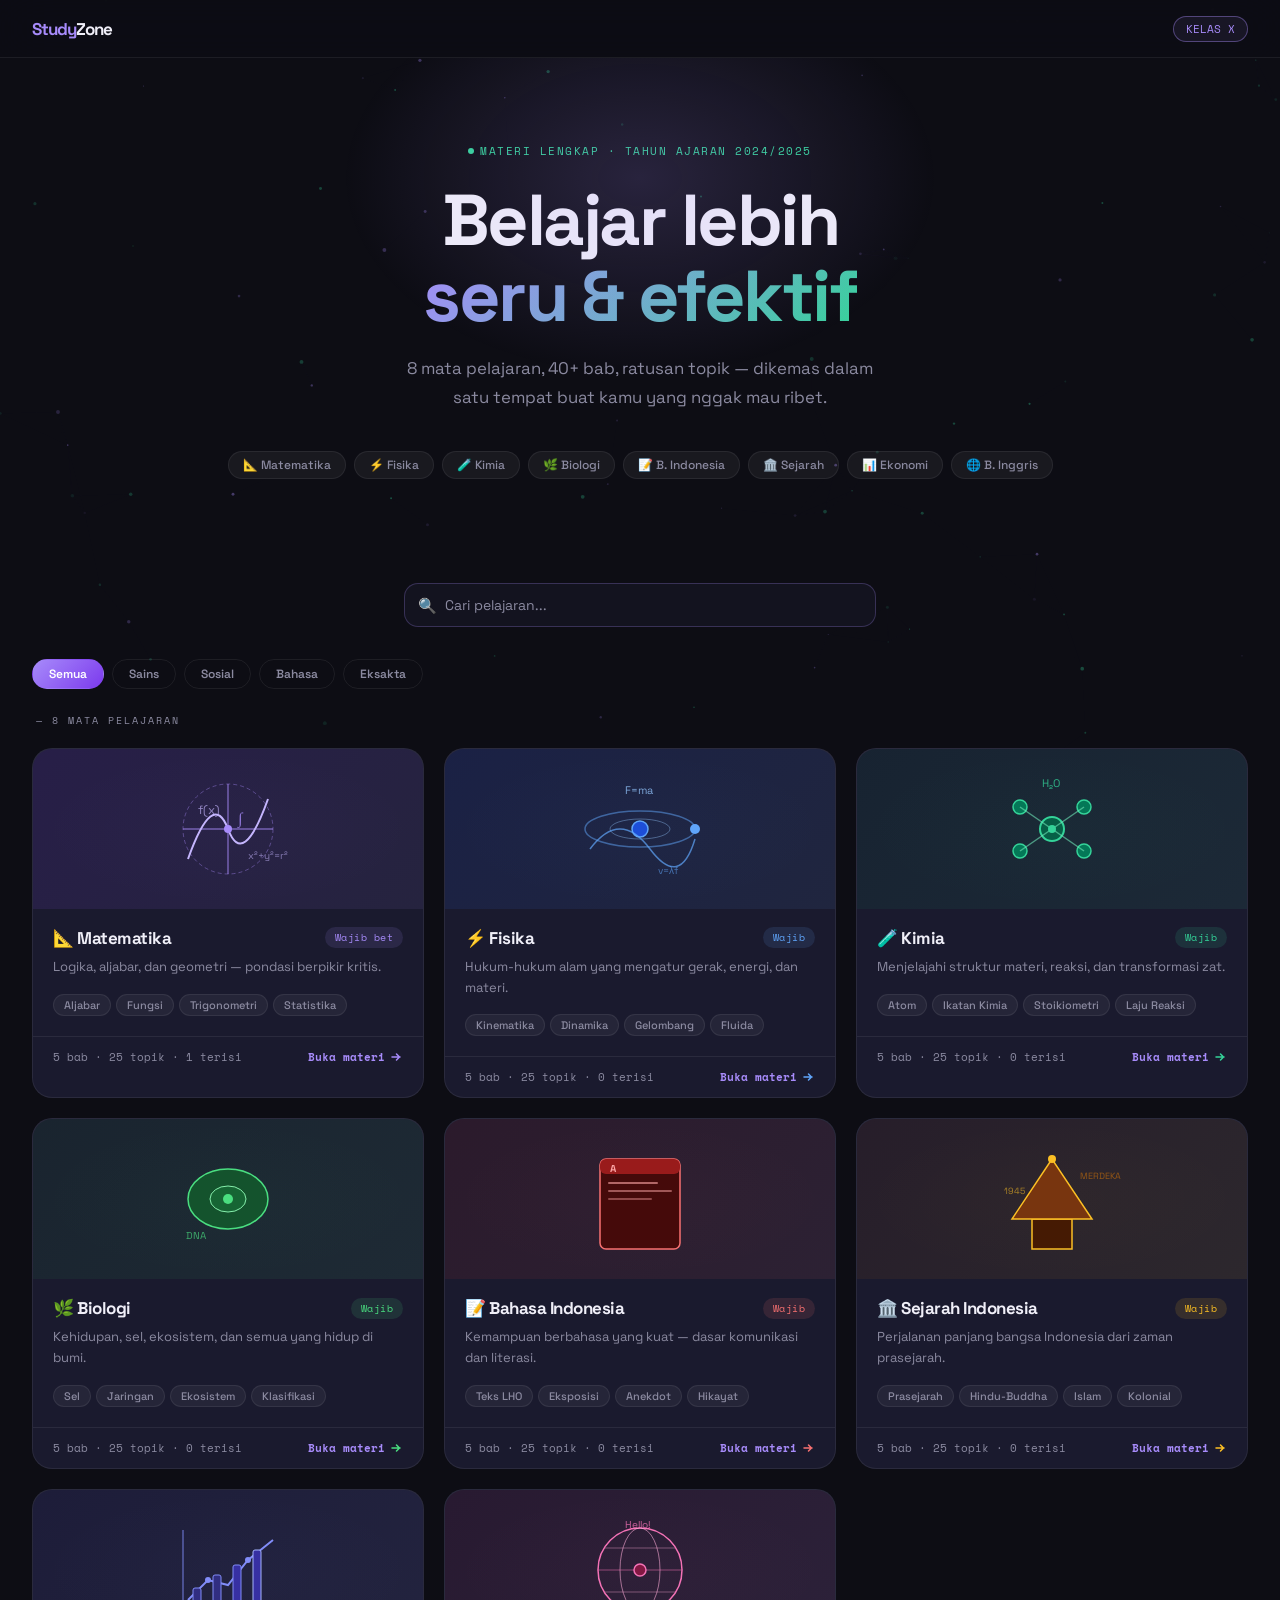
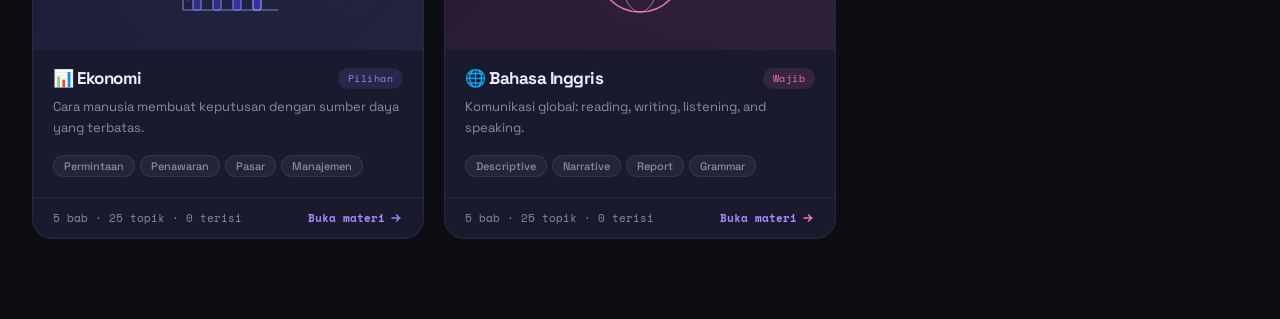
==== index.html @ 6282ef17 "Initial commit" ====
<!DOCTYPE html>
<html lang="id">
<head>
<meta charset="UTF-8">
<meta name="viewport" content="width=device-width, initial-scale=1.0">
<title>punya kyyy — materi buat Kelas 10 SMA</title>
<link href="https://fonts.googleapis.com/css2?family=Space+Grotesk:wght@400;500;600;700&family=Space+Mono:wght@400;700&display=swap" rel="stylesheet">
<link rel="stylesheet" href="css/style.css">
</head>
<body>
<canvas id="particles"></canvas>

<nav>
  <a class="brand" href="#"><em>Study</em>Zone</a>
  <span class="kelas-badge">KELAS X</span>
</nav>

<section class="hero">
  <div class="hero-glow"></div>
  <div class="hero-eyebrow"><span class="dot-pulse"></span>Materi Lengkap · Tahun Ajaran 2024/2025</div>
  <h1>Belajar lebih<br><span class="hl">seru &amp; efektif</span></h1>
  <p class="hero-sub">8 mata pelajaran, 40+ bab, ratusan topik — dikemas dalam satu tempat buat kamu yang nggak mau ribet.</p>
  <div class="hero-chips">
    <span class="chip">📐 Matematika</span><span class="chip">⚡ Fisika</span>
    <span class="chip">🧪 Kimia</span><span class="chip">🌿 Biologi</span>
    <span class="chip">📝 B. Indonesia</span><span class="chip">🏛️ Sejarah</span>
    <span class="chip">📊 Ekonomi</span><span class="chip">🌐 B. Inggris</span>
  </div>
</section>

<!-- SEARCH -->
<div class="search-wrap">
  <div class="search-inner">
    <span class="search-icon-el">🔍</span>
    <input class="search-input" id="searchInput" type="text" placeholder="Cari pelajaran...">
  </div>
</div>

<div class="filter-row">
  <button class="ftab active" data-f="all">Semua</button>
  <button class="ftab" data-f="sains">Sains</button>
  <button class="ftab" data-f="sosial">Sosial</button>
  <button class="ftab" data-f="bahasa">Bahasa</button>
  <button class="ftab" data-f="eksakta">Eksakta</button>
</div>

<div class="grid-wrap">
  <div class="section-eyebrow" id="gridLabel">— 8 Mata Pelajaran</div>
  <div class="subject-grid" id="grid"></div>
</div>

<div class="overlay" id="overlay">
  <div class="modal">
    <div class="modal-hero" id="modalHero">
      <button class="modal-close" onclick="closeModal()">✕</button>
    </div>
    <div class="modal-info">
      <div class="modal-title" id="mTitle"></div>
      <div class="modal-desc" id="mDesc"></div>
      <div class="modal-stat-row" id="mStats"></div>
    </div>
    <div class="chapters" id="mChapters"></div>
  </div>
</div>

<div class="materi-overlay" id="materiOverlay">
  <div class="materi-topbar">
    <button class="materi-back-btn" onclick="closeMateri()">← Kembali</button>
    <div class="materi-topbar-title" id="topbarTitle"></div>
    <div class="materi-nav-btns">
      <button class="materi-nav-btn" id="btnPrev" onclick="navigateMateri(-1)" title="Topik sebelumnya">‹</button>
      <button class="materi-nav-btn" id="btnNext" onclick="navigateMateri(1)"  title="Topik selanjutnya">›</button>
    </div>
  </div>

  <div class="materi-wrap">
    <div class="materi-breadcrumb" id="mBreadcrumb"></div>

    <div class="materi-header">
      <div class="materi-num" id="mNum"></div>
      <div class="materi-judul" id="mJudul"></div>
      <div class="materi-meta" id="mMeta"></div>
    </div>

    <div class="materi-img-section" id="mImgSection"></div>

    <!-- isi materi -->
    <div id="mBody"></div>

    <!-- nav bawah -->
    <div class="materi-footer-nav">
      <button class="mfnav-btn prev" id="fnPrev" onclick="navigateMateri(-1)">
        <div class="mfnav-dir">← Sebelumnya</div>
        <div class="mfnav-label" id="fnPrevLabel">—</div>
      </button>
      <button class="mfnav-btn next" id="fnNext" onclick="navigateMateri(1)">
        <div class="mfnav-dir">Selanjutnya →</div>
        <div class="mfnav-label" id="fnNextLabel">—</div>
      </button>
    </div>
  </div>
</div>

<script src="js/app.js"></script>
</body>
</html>
---- css/style.css ----
*,*::before,*::after{box-sizing:border-box;margin:0;padding:0}
:root{
  --bg:#0d0d14;--surface:#13131f;--card:#1a1a2e;
  --border:rgba(255,255,255,0.07);--text:#f0eff8;--muted:#8b8aa0;
  --accent:#a78bfa;--accent2:#34d399;
  --font:'Space Grotesk',sans-serif;--mono:'Space Mono',monospace;
}
html{scroll-behavior:smooth}
body{font-family:var(--font);background:var(--bg);color:var(--text);min-height:100vh;overflow-x:hidden}
#particles{position:fixed;inset:0;pointer-events:none;z-index:0;opacity:.45}

/* NAV */
nav{position:sticky;top:0;z-index:100;background:rgba(13,13,20,.85);backdrop-filter:blur(24px);border-bottom:1px solid var(--border);padding:0 2rem;height:58px;display:flex;align-items:center;justify-content:space-between;}
.brand{font-size:17px;font-weight:700;letter-spacing:-1px;color:var(--text);text-decoration:none}
.brand em{color:var(--accent);font-style:normal}
.kelas-badge{font-family:var(--mono);font-size:11px;padding:4px 12px;border-radius:99px;border:1px solid rgba(167,139,250,.4);color:var(--accent);background:rgba(167,139,250,.08);}

/* HERO */
.hero{position:relative;z-index:1;padding:5rem 2rem 4rem;text-align:center;overflow:hidden;}
.hero-glow{position:absolute;top:-80px;left:50%;transform:translateX(-50%);width:600px;height:400px;background:radial-gradient(ellipse,rgba(167,139,250,.18) 0%,transparent 70%);pointer-events:none;}
.hero-eyebrow{display:inline-flex;align-items:center;gap:6px;font-family:var(--mono);font-size:11px;color:var(--accent2);letter-spacing:1.5px;text-transform:uppercase;margin-bottom:1.5rem;}
.dot-pulse{width:6px;height:6px;border-radius:50%;background:var(--accent2);animation:pulse 1.5s ease-in-out infinite}
@keyframes pulse{0%,100%{opacity:1;transform:scale(1)}50%{opacity:.4;transform:scale(.7)}}
.hero h1{font-size:clamp(2.5rem,6vw,4.5rem);font-weight:700;letter-spacing:-2.5px;line-height:1.05;margin-bottom:1.25rem;}
.hero h1 .hl{background:linear-gradient(135deg,#a78bfa,#34d399);-webkit-background-clip:text;-webkit-text-fill-color:transparent;background-clip:text;}
.hero-sub{font-size:1.05rem;color:var(--muted);max-width:480px;margin:0 auto 2.5rem;line-height:1.7;}
.hero-chips{display:flex;gap:8px;justify-content:center;flex-wrap:wrap}
.chip{font-size:12px;font-weight:500;padding:5px 14px;border-radius:99px;background:rgba(255,255,255,0.05);border:1px solid var(--border);color:var(--muted);}

/* SEARCH */
.search-wrap{max-width:520px;margin:2.5rem auto 0;position:relative;z-index:2;padding:0 1.5rem;}
.search-inner{position:relative}
.search-icon-el{position:absolute;left:14px;top:50%;transform:translateY(-50%);font-size:15px;color:var(--muted)}
.search-input{width:100%;background:var(--surface);border:1px solid rgba(167,139,250,.25);border-radius:14px;padding:12px 14px 12px 40px;font-family:var(--font);font-size:14px;color:var(--text);outline:none;transition:border-color .2s,box-shadow .2s;}
.search-input::placeholder{color:var(--muted)}
.search-input:focus{border-color:var(--accent);box-shadow:0 0 0 3px rgba(167,139,250,.12);}

/* FILTER */
.filter-row{display:flex;gap:8px;padding:2rem 2rem 0;overflow-x:auto;scrollbar-width:none;position:relative;z-index:1;}
.filter-row::-webkit-scrollbar{display:none}
.ftab{flex-shrink:0;padding:6px 16px;border-radius:99px;border:1px solid var(--border);background:transparent;font-family:var(--font);font-size:12px;font-weight:600;color:var(--muted);cursor:pointer;transition:all .2s;}
.ftab:hover{color:var(--text);border-color:rgba(255,255,255,.2)}
.ftab.active{background:linear-gradient(135deg,#a78bfa,#7c3aed);border-color:transparent;color:#fff;}

/* GRID */
.grid-wrap{padding:1.5rem 2rem 5rem;position:relative;z-index:1}
.section-eyebrow{font-family:var(--mono);font-size:10px;letter-spacing:2px;text-transform:uppercase;color:var(--muted);margin-bottom:1.25rem;padding:0 .25rem;}
.subject-grid{display:grid;grid-template-columns:repeat(auto-fill,minmax(300px,1fr));gap:20px;}

/* CARD */
.scard{background:var(--card);border:1px solid var(--border);border-radius:20px;overflow:hidden;cursor:pointer;transition:transform .25s cubic-bezier(.34,1.56,.64,1),box-shadow .25s,border-color .25s;text-decoration:none;color:inherit;display:block;}
.scard:hover{transform:translateY(-6px);box-shadow:0 24px 48px rgba(0,0,0,.5);}
.scard-illus{height:160px;display:flex;align-items:center;justify-content:center;position:relative;overflow:hidden;}
.scard-illus svg,.scard-illus img{position:relative;z-index:1;max-height:140px;max-width:90%;}
.illus-bg{position:absolute;inset:0;opacity:.12;}
.scard.math:hover{border-color:#a78bfa}.scard.fisika:hover{border-color:#60a5fa}
.scard.kimia:hover{border-color:#34d399}.scard.bio:hover{border-color:#4ade80}
.scard.indo:hover{border-color:#f87171}.scard.sejarah:hover{border-color:#fbbf24}
.scard.ekonomi:hover{border-color:#818cf8}.scard.english:hover{border-color:#f472b6}
.scard-body{padding:1.1rem 1.25rem 1.25rem}
.scard-row{display:flex;align-items:center;justify-content:space-between;margin-bottom:.5rem}
.scard-title{font-size:17px;font-weight:700;letter-spacing:-.5px}
.scard-tag{font-family:var(--mono);font-size:10px;letter-spacing:.5px;padding:3px 10px;border-radius:99px;}
.scard-desc{font-size:13px;color:var(--muted);line-height:1.6;margin-bottom:1rem}
.scard-topics{display:flex;flex-wrap:wrap;gap:5px}
.topic-tag{font-size:11px;font-weight:500;padding:3px 10px;border-radius:99px;background:rgba(255,255,255,.05);border:1px solid var(--border);color:var(--muted);}
.scard-footer{display:flex;align-items:center;justify-content:space-between;padding:.75rem 1.25rem;border-top:1px solid var(--border);font-family:var(--mono);font-size:11px;color:var(--muted);}
.open-btn{font-size:11px;font-weight:600;color:var(--accent);display:flex;align-items:center;gap:4px;}
.open-btn svg{transition:transform .2s}.scard:hover .open-btn svg{transform:translateX(3px)}

/* ── MODAL DAFTAR BAB ── */
.overlay{display:none;position:fixed;inset:0;z-index:500;background:rgba(0,0,0,.7);backdrop-filter:blur(12px);padding:2rem 1rem;overflow-y:auto;}
.overlay.open{display:flex;align-items:flex-start;justify-content:center}
.modal{background:var(--card);border:1px solid rgba(255,255,255,.1);border-radius:24px;width:100%;max-width:680px;overflow:hidden;animation:mup .3s cubic-bezier(.34,1.56,.64,1);margin-bottom:2rem;}
@keyframes mup{from{opacity:0;transform:translateY(30px)}to{opacity:1;transform:translateY(0)}}
.modal-hero{height:200px;display:flex;align-items:center;justify-content:center;position:relative;overflow:hidden;}
.modal-hero svg,.modal-hero img{position:relative;z-index:1;max-height:170px;max-width:90%;}
.modal-close{position:absolute;top:1rem;right:1rem;width:34px;height:34px;border-radius:50%;background:rgba(0,0,0,.4);border:1px solid rgba(255,255,255,.1);color:var(--text);font-size:16px;cursor:pointer;display:flex;align-items:center;justify-content:center;transition:background .2s;z-index:10;}
.modal-close:hover{background:rgba(255,255,255,.1)}
.modal-info{padding:1.5rem 1.75rem 0}
.modal-title{font-size:24px;font-weight:700;letter-spacing:-1px;margin-bottom:.3rem}
.modal-desc{font-size:14px;color:var(--muted);line-height:1.6;margin-bottom:1.25rem}
.modal-stat-row{display:flex;gap:1rem;flex-wrap:wrap;margin-bottom:1.5rem}
.mstat{background:rgba(255,255,255,.04);border:1px solid var(--border);border-radius:12px;padding:.6rem 1rem;font-size:12px;color:var(--muted);}
.mstat strong{display:block;font-size:18px;font-weight:700;color:var(--text);font-family:var(--mono)}
.chapters{padding:0 1.75rem 1.75rem;display:flex;flex-direction:column;gap:8px}
.chapter{border:1px solid var(--border);border-radius:14px;overflow:hidden;transition:border-color .2s;}
.chapter:hover{border-color:rgba(167,139,250,.3)}
.ch-head{display:flex;align-items:center;gap:10px;padding:.8rem 1rem;cursor:pointer;user-select:none;}
.ch-num{width:26px;height:26px;border-radius:8px;background:rgba(167,139,250,.12);color:var(--accent);font-family:var(--mono);font-size:11px;font-weight:700;display:flex;align-items:center;justify-content:center;flex-shrink:0;}
.ch-name{font-size:14px;font-weight:600;flex:1}
.ch-arr{color:var(--muted);font-size:12px;transition:transform .2s;margin-left:auto}
.chapter.open .ch-arr{transform:rotate(180deg)}
.ch-body{display:none;padding:.5rem .75rem 1rem;border-top:1px solid var(--border);background:rgba(0,0,0,.2);}
.chapter.open .ch-body{display:block}

/* topik bisa diklik */
.ch-topic-btn{
  width:100%;display:flex;align-items:center;justify-content:space-between;
  padding:9px 10px;border-radius:10px;
  background:transparent;border:none;
  color:var(--muted);font-family:var(--font);font-size:13px;
  cursor:pointer;text-align:left;
  transition:background .15s,color .15s;
  gap:8px;
}
.ch-topic-btn:hover{background:rgba(167,139,250,.1);color:var(--text)}
.ch-topic-btn .tb-left{display:flex;align-items:center;gap:8px}
.ch-topic-btn .tb-left::before{content:'›';color:var(--accent);font-weight:700;flex-shrink:0}
.ch-topic-btn .tb-badge{
  font-size:10px;font-family:var(--mono);
  padding:2px 7px;border-radius:99px;flex-shrink:0;
  background:rgba(52,211,153,.12);color:var(--accent2);
}
.ch-topic-btn .tb-badge.empty{background:rgba(255,255,255,.04);color:rgba(139,138,160,.4)}
.ch-topic-btn .tb-arrow{font-size:12px;opacity:0;transition:opacity .15s,transform .15s;color:var(--accent)}
.ch-topic-btn:hover .tb-arrow{opacity:1;transform:translateX(3px)}

.empty{grid-column:1/-1;text-align:center;padding:4rem 2rem;color:var(--muted);font-size:14px;}

.materi-overlay{
  display:none;position:fixed;inset:0;z-index:600;
  background:var(--bg);overflow-y:auto;
}
.materi-overlay.open{display:block}

/* sticky top bar */
.materi-topbar{
  position:sticky;top:0;z-index:10;
  background:rgba(13,13,20,.92);backdrop-filter:blur(20px);
  border-bottom:1px solid var(--border);
  display:flex;align-items:center;gap:12px;
  padding:0 1.5rem;height:54px;
}
.materi-back-btn{
  background:rgba(255,255,255,.06);border:1px solid var(--border);
  color:var(--text);font-family:var(--font);font-size:13px;font-weight:600;
  padding:6px 14px;border-radius:10px;cursor:pointer;
  display:flex;align-items:center;gap:6px;
  transition:background .2s;flex-shrink:0;
}
.materi-back-btn:hover{background:rgba(167,139,250,.15)}
.materi-topbar-title{font-size:14px;font-weight:600;color:var(--muted);
  white-space:nowrap;overflow:hidden;text-overflow:ellipsis;flex:1}

.materi-nav-btns{display:flex;gap:6px;flex-shrink:0}
.materi-nav-btn{
  width:32px;height:32px;border-radius:8px;
  background:rgba(255,255,255,.06);border:1px solid var(--border);
  color:var(--muted);font-size:14px;cursor:pointer;
  display:flex;align-items:center;justify-content:center;
  transition:all .2s;
}
.materi-nav-btn:hover:not(:disabled){background:rgba(167,139,250,.15);color:var(--accent);border-color:rgba(167,139,250,.4)}
.materi-nav-btn:disabled{opacity:.25;cursor:not-allowed}

.materi-wrap{max-width:780px;margin:0 auto;padding:2.5rem 1.5rem 5rem;}

.materi-breadcrumb{
  font-family:var(--mono);font-size:11px;color:var(--muted);
  letter-spacing:.5px;margin-bottom:1.25rem;
  display:flex;align-items:center;gap:5px;flex-wrap:wrap;
}
.materi-breadcrumb .bc-accent{color:var(--accent)}

.materi-header{margin-bottom:2rem}
.materi-num{
  font-family:var(--mono);font-size:11px;letter-spacing:2px;
  color:var(--accent);text-transform:uppercase;margin-bottom:.5rem;
}
.materi-judul{
  font-size:clamp(1.6rem,4vw,2.4rem);font-weight:700;
  letter-spacing:-1.5px;line-height:1.15;margin-bottom:.75rem;
}
.materi-meta{display:flex;gap:8px;flex-wrap:wrap}
.materi-meta-pill{
  font-size:11px;font-weight:600;padding:4px 12px;border-radius:99px;
  border:1px solid var(--border);color:var(--muted);
  display:flex;align-items:center;gap:4px;
}

.materi-img-section{
  margin-bottom:2rem;
  border-radius:16px;overflow:hidden;
  border:1px solid var(--border);
  background:var(--surface);
  min-height:80px;display:flex;align-items:center;justify-content:center;
  position:relative;
}
.materi-img-section img{width:100%;display:block;}
.materi-img-section svg{max-width:100%;padding:1.5rem;}
.materi-img-placeholder{
  padding:2.5rem;text-align:center;color:var(--muted);
  font-size:12px;font-family:var(--mono);letter-spacing:1px;
  opacity:.4;
}
.materi-img-placeholder .pi-icon{font-size:36px;display:block;margin-bottom:.5rem;opacity:.5}

.materi-body{
  font-size:15px;line-height:1.9;color:#cdc9e8;
  white-space:pre-wrap;
  background:var(--card);
  border:1px solid var(--border);
  border-radius:16px;
  padding:1.75rem 2rem;
}
.materi-empty{
  text-align:center;padding:3rem 2rem;color:var(--muted);
  background:var(--card);border:1px solid var(--border);border-radius:16px;
}
.materi-empty .ei{font-size:36px;display:block;margin-bottom:.75rem;opacity:.4}
.materi-empty p{font-size:13px;line-height:1.7}
.materi-empty code{font-family:var(--mono);font-size:11px;background:rgba(255,255,255,.05);padding:2px 8px;border-radius:4px;color:var(--accent);}

.materi-footer-nav{
  display:flex;gap:12px;margin-top:2rem;
}
.mfnav-btn{
  flex:1;display:flex;flex-direction:column;gap:4px;
  padding:1rem 1.25rem;border-radius:14px;
  border:1px solid var(--border);background:var(--card);
  color:var(--muted);cursor:pointer;text-align:left;
  font-family:var(--font);transition:all .2s;
}
.mfnav-btn:hover:not(:disabled){border-color:rgba(167,139,250,.4);background:rgba(167,139,250,.06);color:var(--text)}
.mfnav-btn:disabled{opacity:.25;cursor:not-allowed}
.mfnav-btn.next{text-align:right}
.mfnav-dir{font-size:10px;font-family:var(--mono);letter-spacing:1px;text-transform:uppercase;color:var(--accent);margin-bottom:2px}
.mfnav-label{font-size:13px;font-weight:600;line-height:1.3}
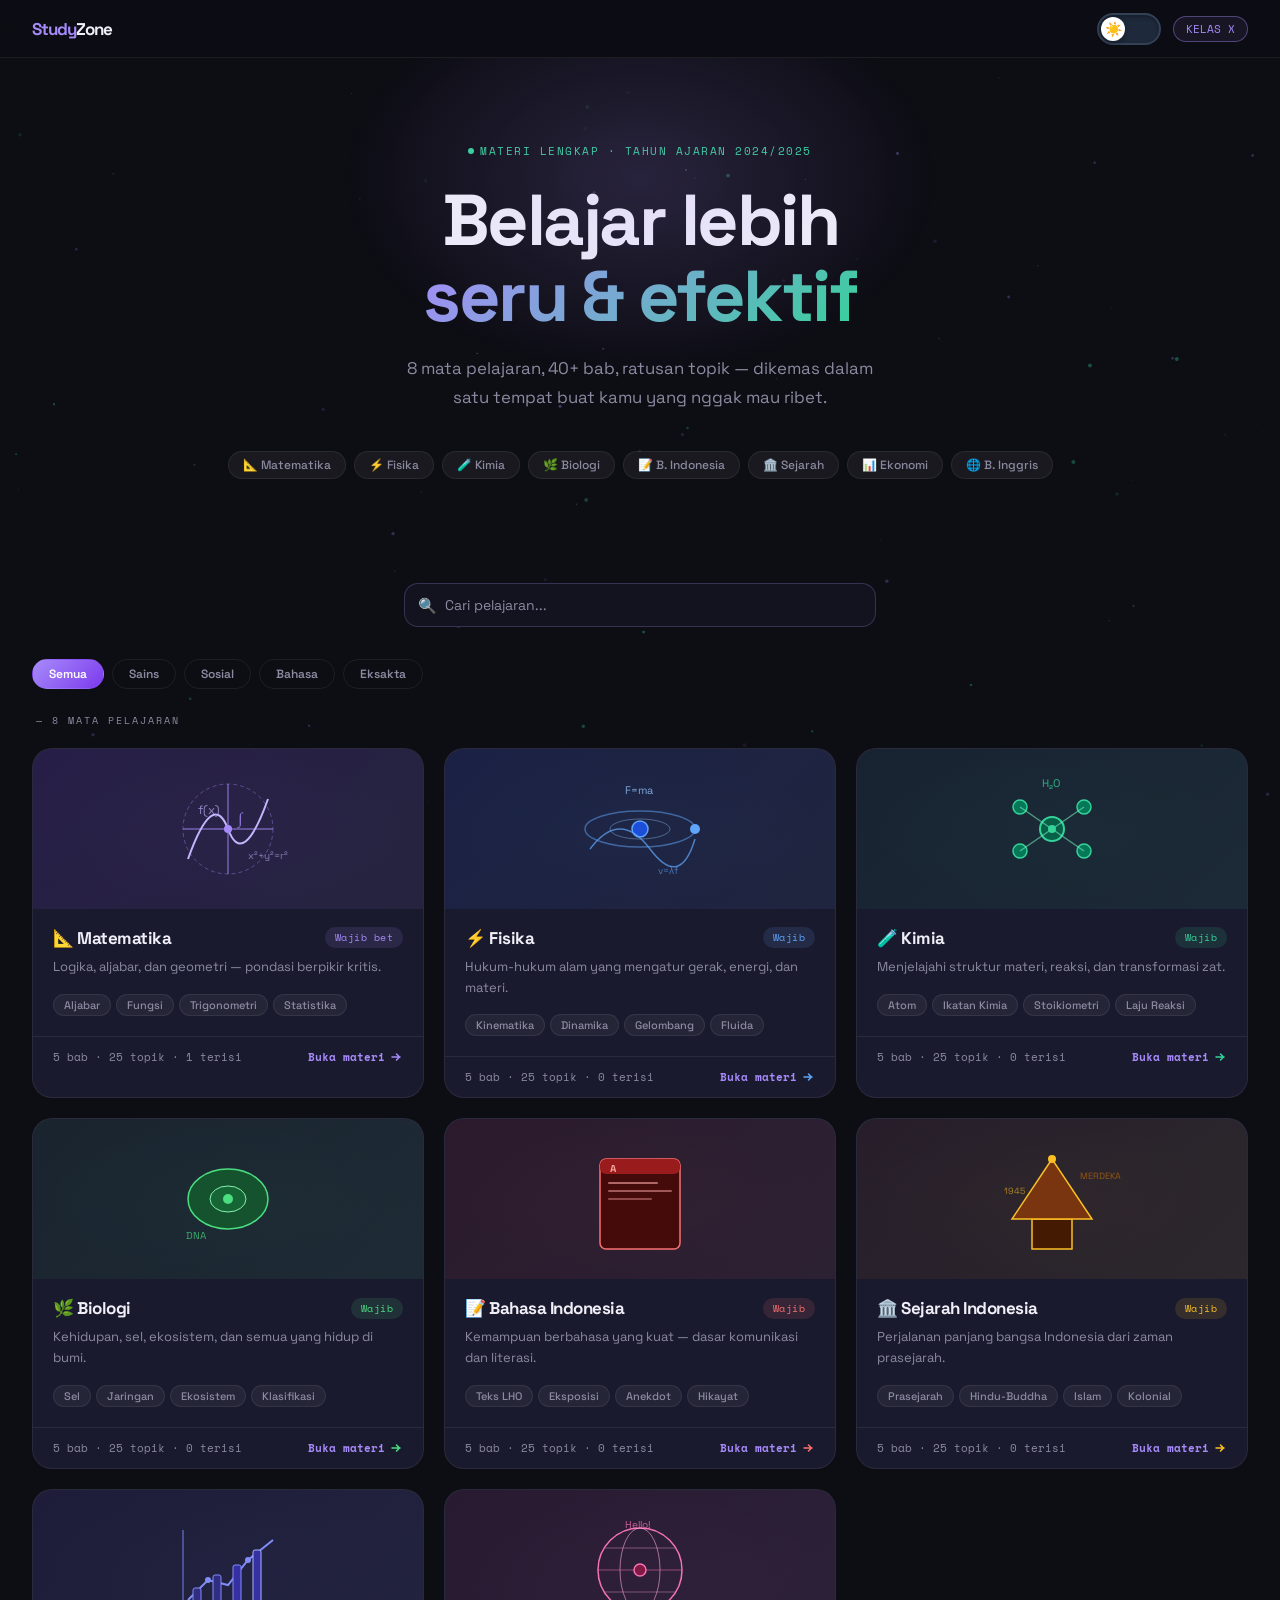
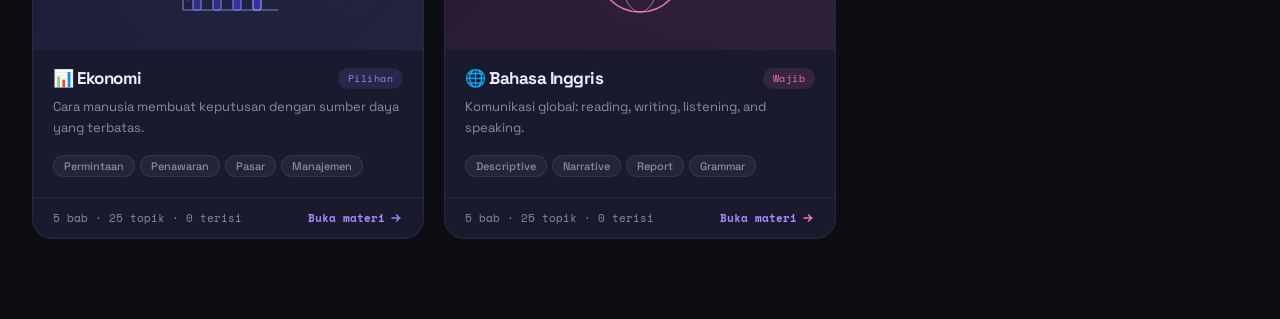
==== commit 5bfbe29b: "update dark mode sama light mode" ====
--- a/index.html
+++ b/index.html
@@ -11,8 +11,20 @@
 <canvas id="particles"></canvas>
 
 <nav>
-  <a class="brand" href="#"><em>Study</em>Zone</a>
-  <span class="kelas-badge">KELAS X</span>
+  <div>
+    <a class="brand" href="#"><em>Study</em>Zone</a>
+  </div>
+
+  <div class="nav-right">
+    <button id="theme-toggle" class="theme-toggle-btn" aria-label="Ubah Tema">
+      <div class="slider-thumb">
+          <span class="icon-sun">☀️</span>
+          <span class="icon-moon">🌙</span>
+      </div>
+    </button>
+
+    <span class="kelas-badge">KELAS X</span>
+  </div>
 </nav>
 
 <section class="hero">
@@ -102,5 +114,10 @@
 </div>
 
 <script src="js/app.js"></script>
+
+
+
+<script src="js/app.js"></script>
+
 </body>
 </html>
--- a/css/style.css
+++ b/css/style.css
@@ -227,3 +227,184 @@
 .mfnav-btn.next{text-align:right}
 .mfnav-dir{font-size:10px;font-family:var(--mono);letter-spacing:1px;text-transform:uppercase;color:var(--accent);margin-bottom:2px}
 .mfnav-label{font-size:13px;font-weight:600;line-height:1.3}
+
+/* ==========================================================================
+   FITUR LIGHT MODE OVERRIDES 
+   (Taruh di paling bawah file style.css)
+   ========================================================================== */
+
+/* 1. Timpa variabel warna aslimu saat class .light aktif */
+body.light {
+  --bg: #f4f6f8;            /* Background utama halaman jadi abu-abu terang */
+  --surface: #ffffff;       /* Area gambar/search jadi putih */
+  --card: #ffffff;          /* Background KARTU MATERI jadi PUTIH */
+  --border: #cbd5e1;        /* Garis pinggir jadi abu-abu muda */
+  --text: #1e293b;          /* Teks utama jadi gelap */
+  --muted: #64748b;         /* Teks deskripsi jadi abu-abu */
+}
+
+/* 2. Karena bawaan webmu banyak pakai efek kaca (rgba 255 putih transparan), 
+      kita harus ubah jadi warna solid agar terlihat di Light Mode */
+body.light .chip,
+body.light .mstat,
+body.light .materi-nav-btn,
+body.light .materi-back-btn,
+body.light .ch-body {
+    background: #ffffff;
+    border-color: var(--border);
+    color: var(--text);
+}
+
+body.light .materi-body, 
+body.light .materi-empty {
+    color: var(--text);
+    background: var(--card);
+}
+
+/* Tombol close di modal agar tidak putih di atas putih */
+body.light .modal-close {
+    background: #f1f5f9;
+    color: #0f172a;
+    border: 1px solid #cbd5e1;
+}
+
+/* ==========================================================================
+   ANIMASI SLIDER (TOGGLE GESER KIRI-KANAN)
+   ========================================================================== */
+
+/* 1. Track Slider (Wadah luar berbentuk kapsul) */
+.theme-toggle-btn {
+    position: relative;
+    width: 64px;
+    height: 32px;
+    border-radius: 30px;
+    background: #1e293b; /* Warna track saat Dark Mode */
+    border: 2px solid #334155;
+    cursor: pointer;
+    padding: 0;
+    display: flex;
+    align-items: center;
+    transition: background-color 0.4s ease, border-color 0.4s ease;
+    box-shadow: inset 0 2px 4px rgba(0,0,0,0.3); /* Efek bayangan ke dalam */
+}
+
+/* Warna Track saat berubah ke Light Mode */
+body.light .theme-toggle-btn {
+    background: #cbd5e1;
+    border-color: #94a3b8;
+}
+
+/* 2. Lingkaran putih yang bergeser (Thumb) */
+.slider-thumb {
+    position: absolute;
+    top: 2px;
+    left: 2px;
+    width: 24px;
+    height: 24px;
+    border-radius: 50%;
+    background: #ffffff;
+    display: flex;
+    align-items: center;
+    justify-content: center;
+    box-shadow: 0 2px 5px rgba(0,0,0,0.3);
+    /* Animasi translateX membuat lingkaran bergeser mulus */
+    transition: transform 0.4s cubic-bezier(0.4, 0, 0.2, 1), background-color 0.4s;
+}
+
+/* Kunci Animasinya: Geser lingkaran ke KANAN sejauh 32px saat Light Mode aktif */
+body.light .slider-thumb {
+    transform: translateX(32px);
+    background: #f8fafc;
+}
+
+/* 3. Ikon di dalam lingkaran */
+.slider-thumb span {
+    position: absolute;
+    font-size: 14px; /* Ukuran diperkecil agar pas di dalam lingkaran 24px */
+    transition: transform 0.4s ease, opacity 0.3s ease;
+}
+
+/* Posisi Default (Dark Mode): Matahari tampil */
+.slider-thumb .icon-sun {
+    opacity: 1;
+    transform: scale(1) rotate(0deg);
+}
+.slider-thumb .icon-moon {
+    opacity: 0;
+    transform: scale(0) rotate(-90deg);
+}
+
+/* Posisi Aktif (Light Mode): Bulan tampil */
+body.light .slider-thumb .icon-sun {
+    opacity: 0;
+    transform: scale(0) rotate(90deg);
+}
+body.light .slider-thumb .icon-moon {
+    opacity: 1;
+    transform: scale(1) rotate(0deg);
+}
+
+.theme-toggle-btn .icon-moon { display: none; }
+.theme-toggle-btn .icon-sun { display: inline; }
+
+body.light .theme-toggle-btn .icon-sun { display: none; }
+body.light .theme-toggle-btn .icon-moon { display: inline; }
+
+/* Mengubah Navbar utama menjadi putih transparan dengan efek kaca */
+body.light nav {
+    background: rgba(255, 255, 255, 0.85);
+}
+
+/* Memastikan teks logo 'StudyZone' di navbar berwarna gelap agar terbaca */
+body.light .brand {
+    color: var(--text);
+}
+
+/* Mengubah Topbar (Navbar di dalam overlay materi) menjadi putih */
+body.light .materi-topbar {
+    background: rgba(255, 255, 255, 0.92);
+}
+
+/* Mengubah Footer Navigasi Materi (tombol Sebelumnya & Selanjutnya) menjadi putih */
+body.light .mfnav-btn {
+    background: #ffffff;
+    border-color: var(--border);
+    color: var(--text);
+}
+
+/* Memastikan teks 'Kosong' / 'Ada' pada list topik bab ikut menyesuaikan */
+body.light .ch-topic-btn .tb-badge.empty {
+    background: #f1f5f9;
+    color: #94a3b8;
+}
+
+.nav-right {
+    display: flex;
+    align-items: center;
+    gap: 12px; /* Jarak antara toggle dan teks KELAS X */
+}
+
+/* ==========================================================================
+   PENGATURAN LEBAR KONTAINER MATERI
+   ========================================================================== */
+
+/* 1. Membuat wadah pembungkus utama materi menjadi lebih lebar */
+.materi-wrap {
+    width: 100%;            /* Mengambil 92% dari lebar layar */
+    max-width: 1600px;     /* Batas maksimal lebar baru (biasanya default hanya 800px) */
+    margin: 0 auto;        /* Memastikan kontainer tetap berada di tengah halaman */
+    padding: 2rem 1.5rem;  /* Mengatur jarak dalam agar tetap rapi */
+}
+
+/* 2. Memastikan isi materi di dalamnya melebar penuh mengikuti kontainer luar */
+#mBody {
+    width: 100%;
+}
+
+/* 3. JIKA materi kamu dibuka di dalam MODAL / OVERLAY yang juga terasa sempit,
+      buka baris kode di bawah ini dengan menghapus tanda komentar: */
+/*
+.materi-overlay {
+    max-width: 95% !important; 
+}
+*/
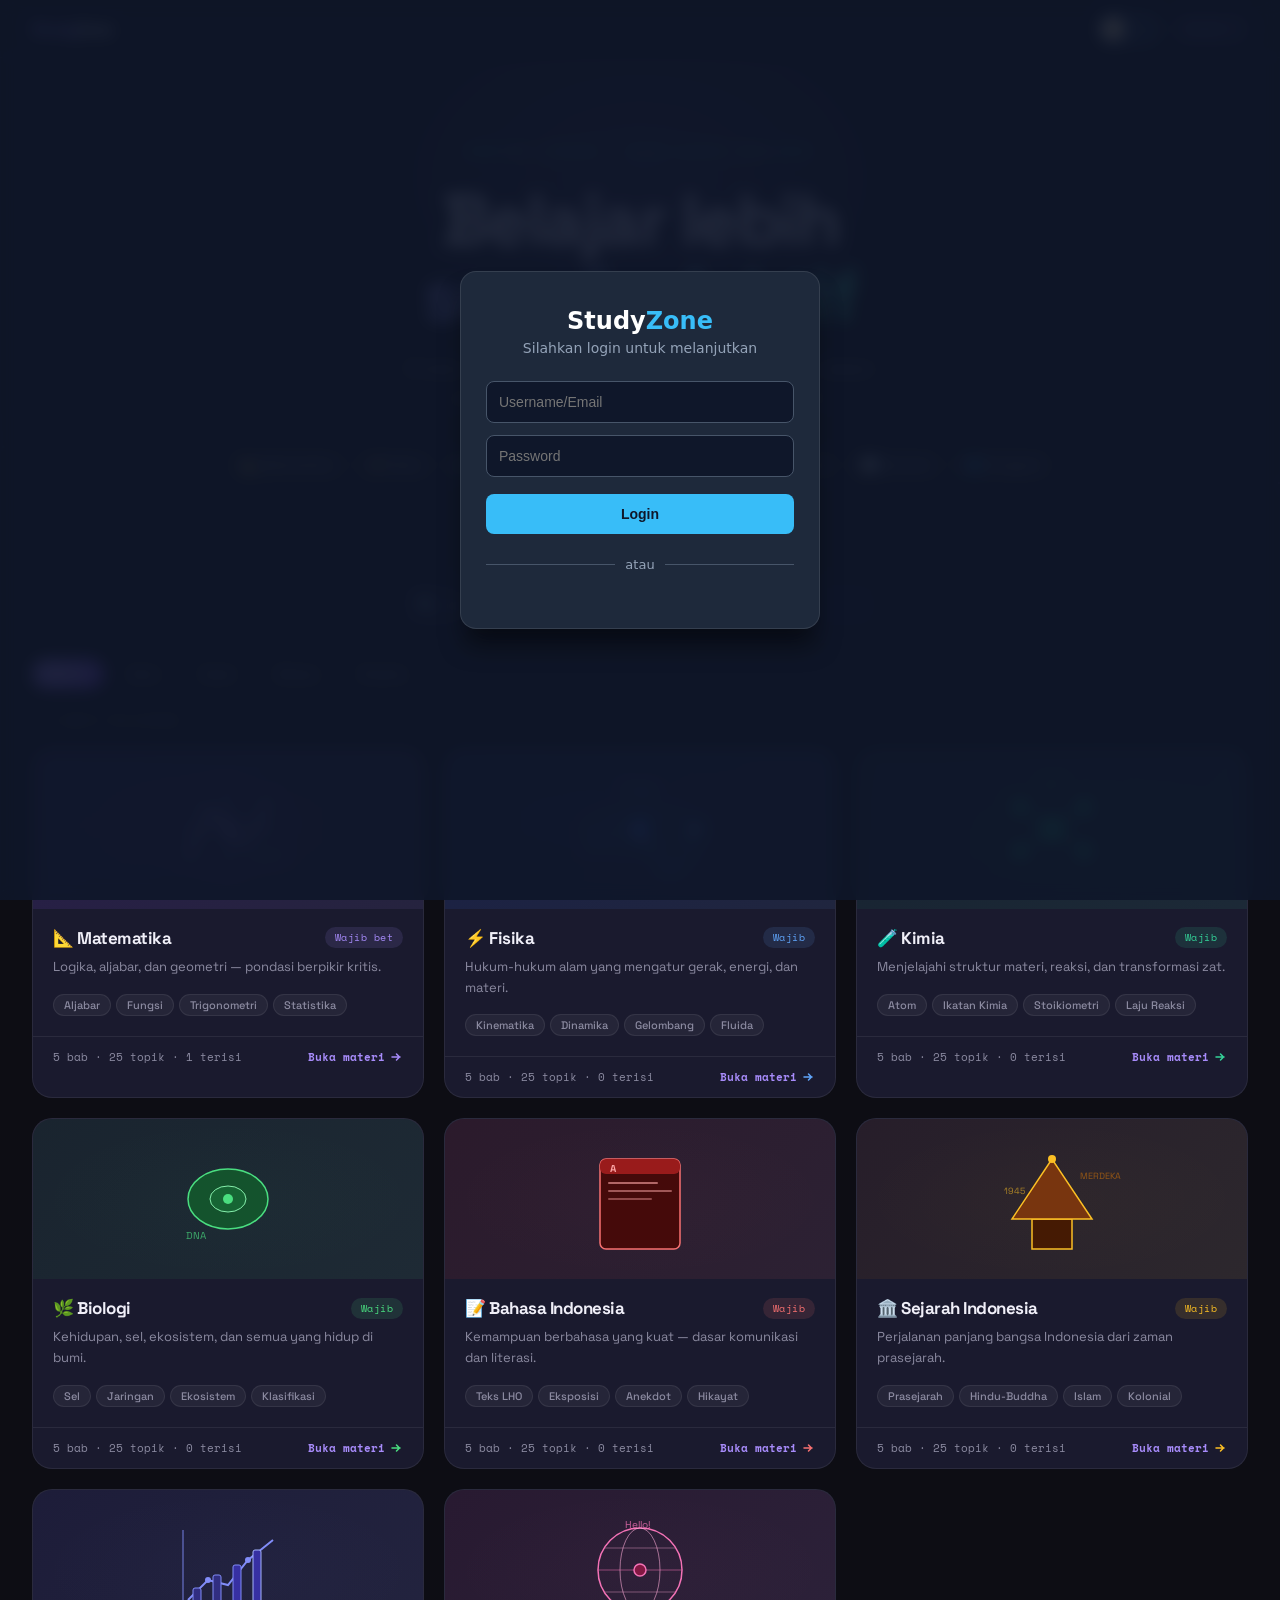
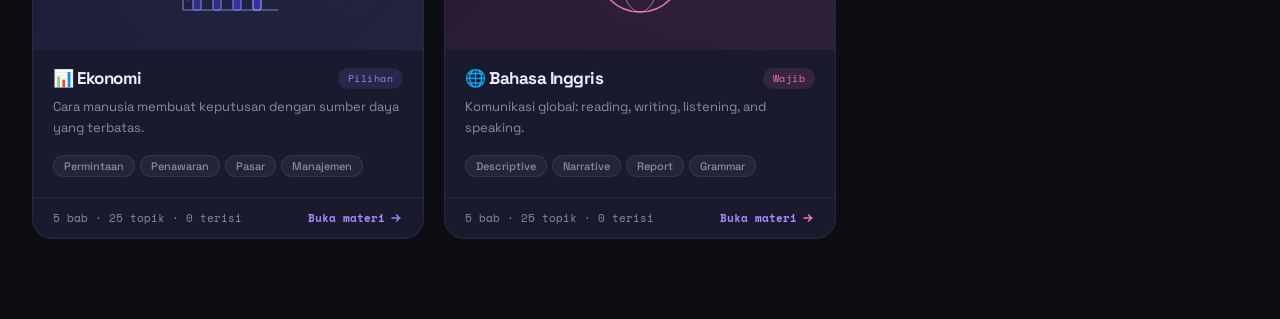
==== commit 5565baa2: "update ada fitur login masih beta" ====
--- a/index.html
+++ b/index.html
@@ -115,9 +115,11 @@
 
 <script src="js/app.js"></script>
 
+<link rel="stylesheet" href="auth/auth.css">
 
+<div id="login-container"></div>
 
-<script src="js/app.js"></script>
+<script type="module" src="auth/auth.js"></script>
 
 </body>
 </html>
--- a/auth/auth.css
+++ b/auth/auth.css
@@ -0,0 +1,141 @@
+/* ==========================================================================
+   OVERLAY & CONTAINER UTAMA (MELAYANG DI TENGAH)
+   ========================================================================== */
+.auth-overlay {
+    position: fixed;
+    inset: 0;
+    background: rgba(15, 23, 42, 0.9); /* Gelap transparan menutupi web utama */
+    backdrop-filter: blur(8px); /* Efek kaca buram di background */
+    -webkit-backdrop-filter: blur(8px);
+    z-index: 9999;
+    display: flex;
+    align-items: center;
+    justify-content: center;
+    padding: 20px;
+}
+
+/* KOTAK LOGIN */
+.auth-card {
+    background: #1e293b; /* Warna navy metalik disamain sama card web kamu */
+    border: 1px solid rgba(255, 255, 255, 0.1);
+    padding: 35px 25px;
+    border-radius: 16px;
+    width: 100%;
+    max-width: 360px;
+    text-align: center;
+    color: #ffffff;
+    box-shadow: 0 20px 25px -5px rgba(0, 0, 0, 0.5);
+    font-family: system-ui, -apple-system, sans-serif;
+}
+
+/* JUDUL & TEXT */
+.auth-card h2 {
+    font-size: 24px;
+    margin: 0 0 5px 0;
+    font-weight: 700;
+}
+
+.auth-card h2 span {
+    color: #38bdf8; /* Aksen biru cerah */
+}
+
+.auth-card p {
+    color: #94a3b8;
+    font-size: 14px;
+    margin: 0 0 25px 0;
+}
+
+/* ==========================================================================
+   KOLOM INPUT & TOMBOL MANUAL
+   ========================================================================== */
+.auth-card input {
+    width: 100%;
+    padding: 12px;
+    margin-bottom: 12px;
+    border-radius: 8px;
+    border: 1px solid #475569;
+    background: #0f172a; /* Input dibikin agak gelap biar kontras */
+    color: #ffffff;
+    font-size: 14px;
+    box-sizing: border-box;
+    transition: border-color 0.2s;
+}
+
+.auth-card input:focus {
+    outline: none;
+    border-color: #38bdf8;
+}
+
+/* Tombol Login Manual */
+#loginManual {
+    width: 100%;
+    padding: 12px;
+    background: #38bdf8;
+    color: #0f172a;
+    border: none;
+    border-radius: 8px;
+    font-weight: 600;
+    font-size: 14px;
+    cursor: pointer;
+    margin-top: 5px;
+    transition: opacity 0.2s;
+}
+
+#loginManual:hover {
+    opacity: 0.9;
+}
+
+/* GARIS TENGAH (DIVIDER OLEH "ATAU") */
+.divider {
+    margin: 20px 0;
+    position: relative;
+    text-align: center;
+}
+
+.divider::before {
+    content: "";
+    position: absolute;
+    top: 50%;
+    left: 0;
+    right: 0;
+    height: 1px;
+    background: #475569;
+    z-index: 1;
+}
+
+.divider span {
+    background: #1e293b; /* Warna background disamain persis sama kotak login */
+    padding: 0 10px;
+    color: #94a3b8;
+    font-size: 13px;
+    position: relative;
+    z-index: 2;
+}
+
+/* ==========================================================================
+   TOMBOL GOOGLE SIGN-IN
+   ========================================================================== */
+.btn-google {
+    display: flex;
+    align-items: center;
+    justify-content: center;
+    gap: 10px;
+    width: 100%;
+    padding: 12px;
+    border-radius: 8px;
+    border: 1px solid #cbd5e1;
+    background: #ffffff;
+    color: #334155;
+    font-weight: 600;
+    font-size: 14px;
+    cursor: pointer;
+    transition: background-color 0.2s;
+}
+
+.btn-google:hover {
+    background: #f8fafc;
+}
+
+.btn-google img {
+    display: block;
+}
